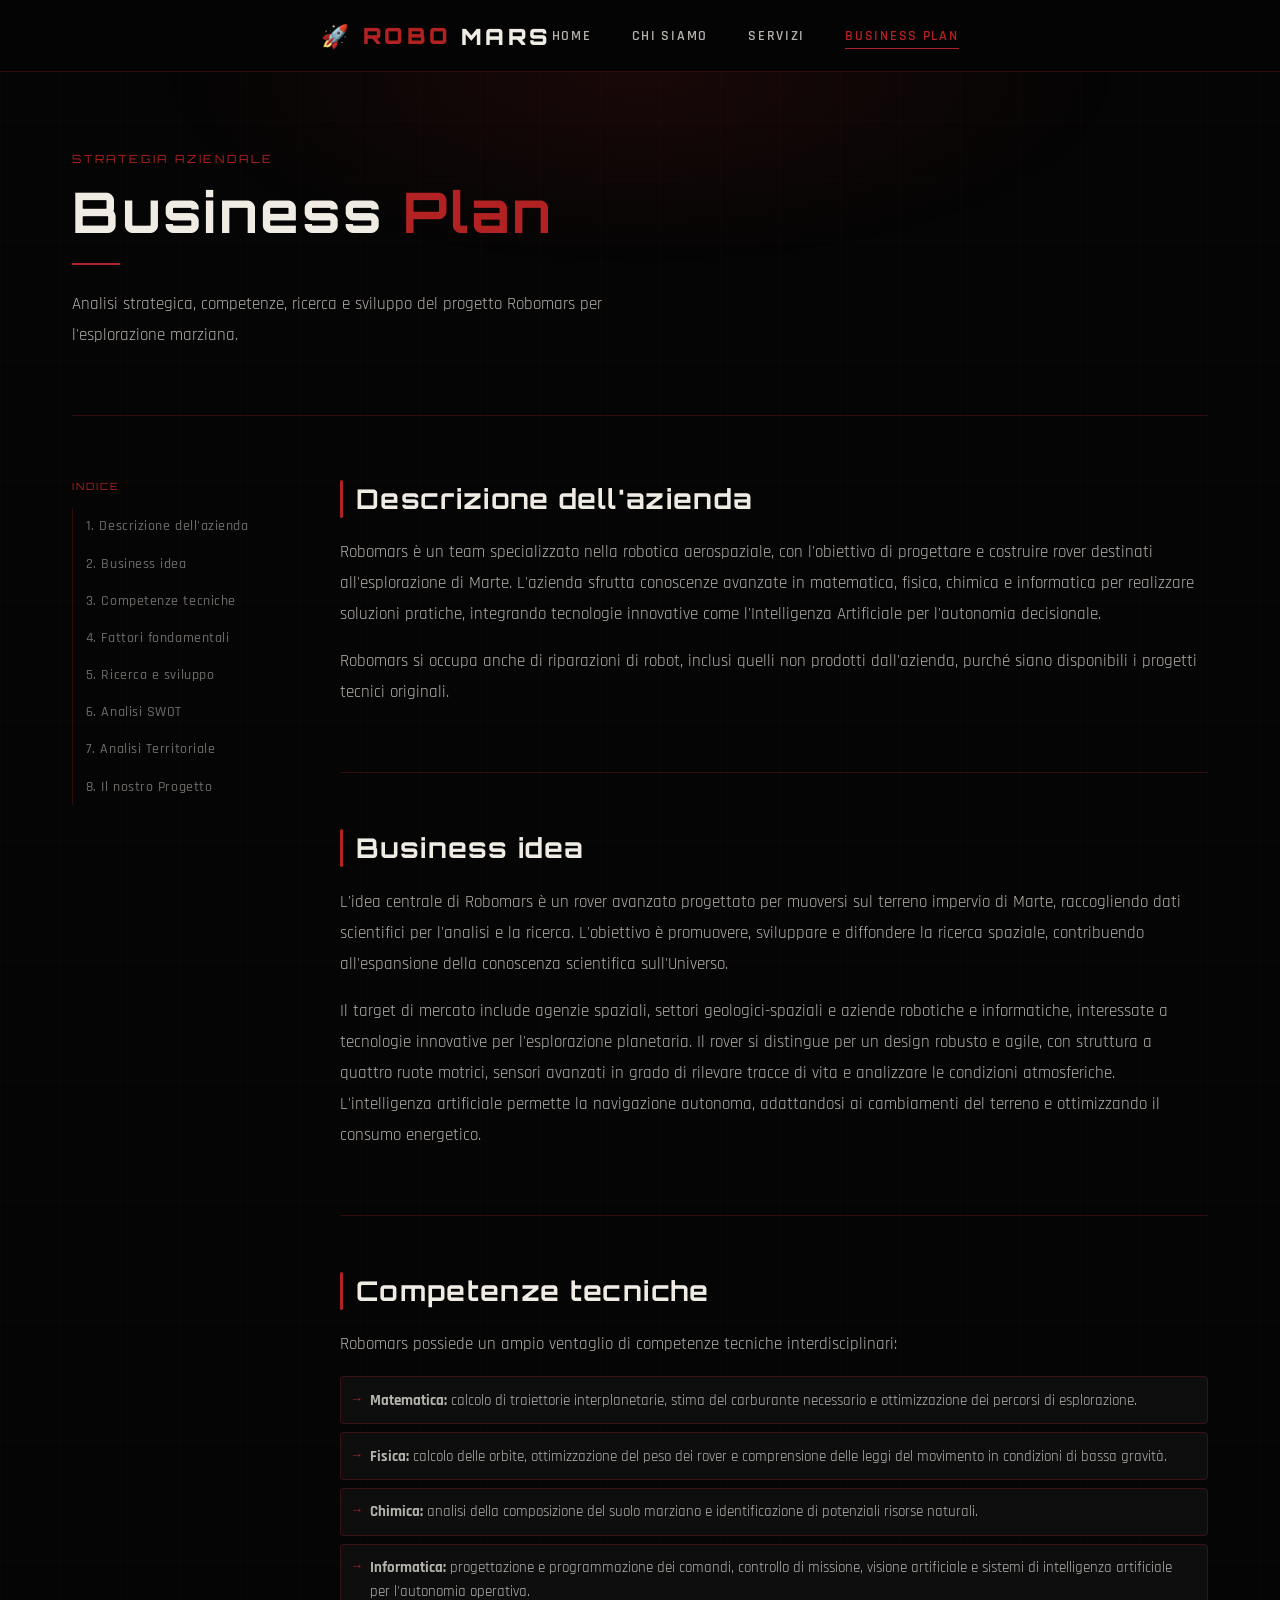
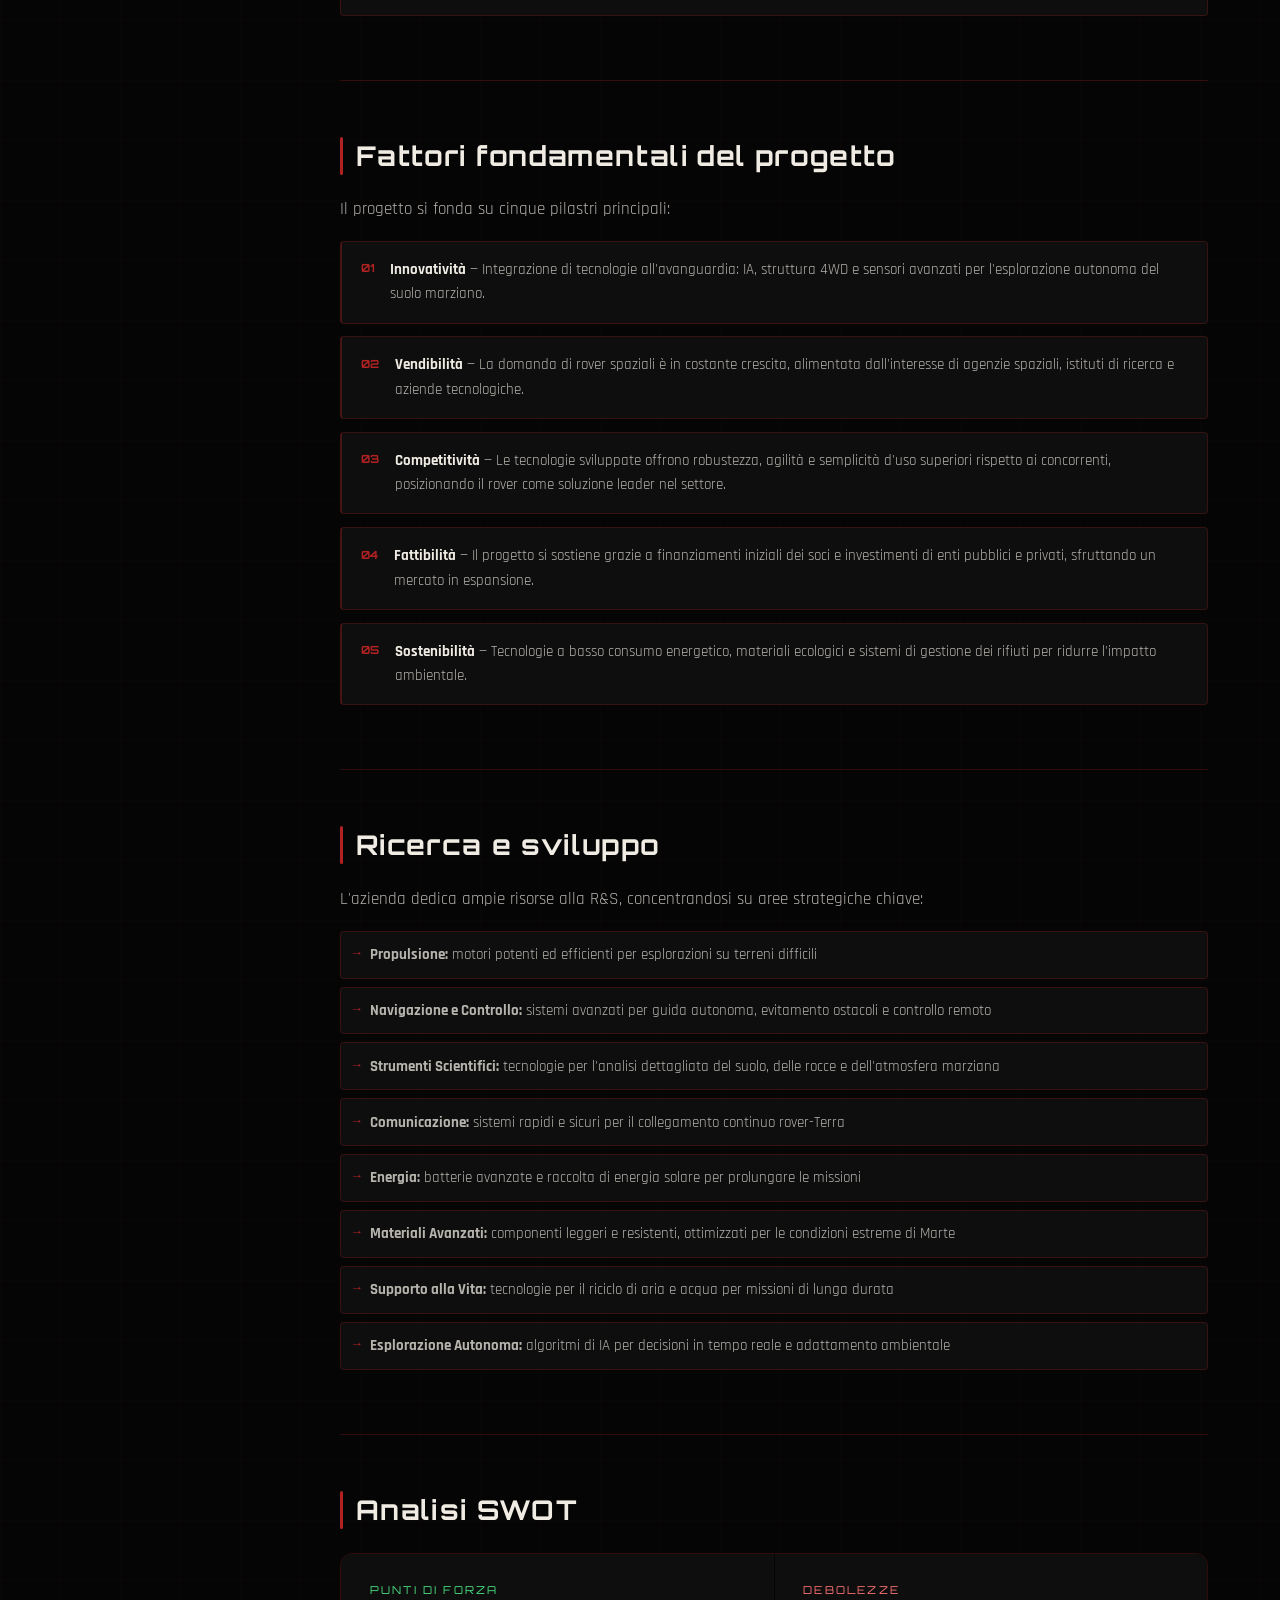
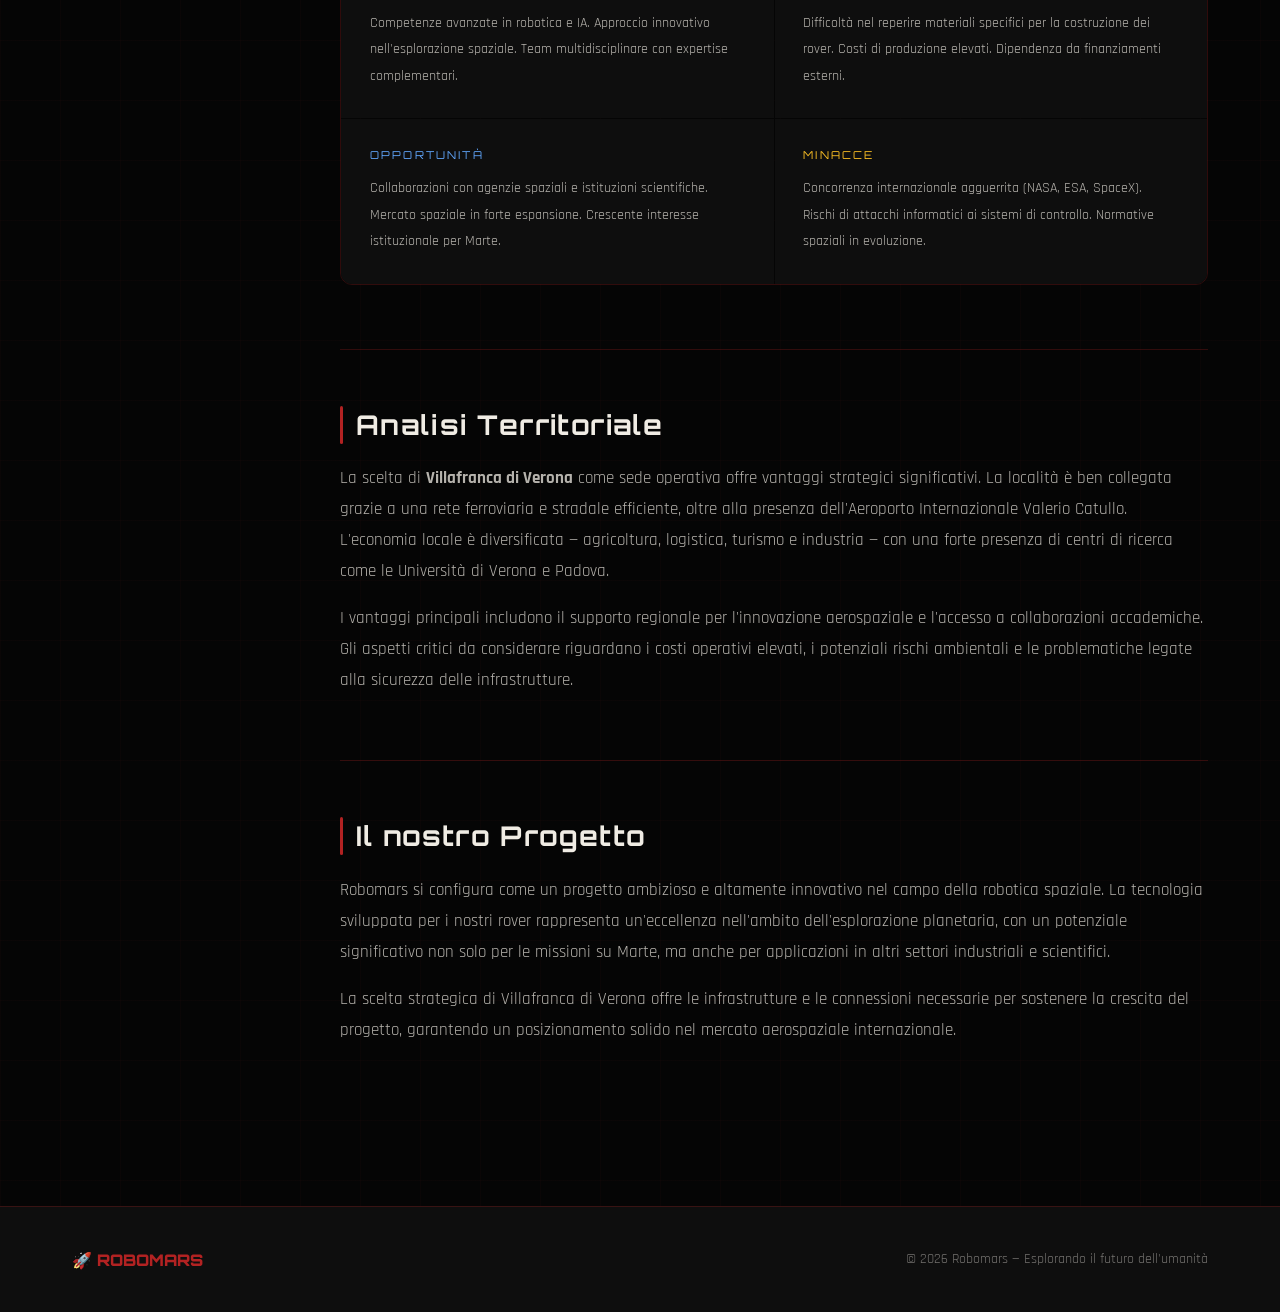
==== BusinessPlan.html @ e7cdca2b "Add files via upload" ====
<!DOCTYPE html>
<html lang="it">
<head>
  <meta charset="UTF-8">
  <meta name="viewport" content="width=device-width, initial-scale=1.0">
  <meta name="description" content="Business Plan Robomars — Analisi strategica, SWOT, R&S e progetto imprenditoriale.">
  <title>Business Plan — ROBOMARS</title>
  <link rel="stylesheet" href="style.css">
  <style>
    /* ── Two-column layout ── */
    .bp-layout {
      display: grid;
      grid-template-columns: 220px 1fr;
      gap: 3rem;
      padding: 4rem 0 6rem;
      align-items: start;
    }

    /* ── Sidebar ── */
    .bp-sidebar {
      position: sticky;
      top: calc(var(--nav-h) + 1.5rem);
    }
    .sidebar-label {
      font-family: 'Orbitron', sans-serif;
      font-size: 0.62rem;
      letter-spacing: 0.2em;
      color: var(--red);
      text-transform: uppercase;
      margin-bottom: 1rem;
      display: block;
    }
    .sidebar-nav { list-style: none; }
    .sidebar-nav li { margin: 0; }
    .sidebar-nav a {
      display: block;
      padding: 0.6rem 0.8rem;
      color: var(--white-mute);
      text-decoration: none;
      font-size: 0.85rem;
      font-family: 'Rajdhani', sans-serif;
      font-weight: 500;
      letter-spacing: 0.04em;
      border-left: 1px solid var(--border);
      transition: all 0.2s;
    }
    .sidebar-nav a:hover {
      color: var(--white);
      border-left-color: var(--red);
      padding-left: 1.2rem;
    }
    .sidebar-nav li.active a {
      color: var(--red);
      border-left-color: var(--red);
    }

    /* ── BP Sections ── */
    .bp-section {
      margin-bottom: 4rem;
      scroll-margin-top: calc(var(--nav-h) + 2rem);
    }
    .bp-section h2 {
      font-size: clamp(1.2rem, 2.5vw, 1.7rem);
      color: var(--white);
      margin-bottom: 1.2rem;
      display: flex;
      align-items: center;
      gap: 0.8rem;
    }
    .bp-section h2::before {
      content: '';
      display: inline-block;
      width: 3px;
      height: 1.4em;
      background: var(--red);
      border-radius: 2px;
      flex-shrink: 0;
    }
    .bp-section p { margin-bottom: 1rem; }
    .bp-section p:last-child { margin-bottom: 0; }

    /* ── Ordered list ── */
    .bp-list {
      list-style: none;
      display: flex;
      flex-direction: column;
      gap: 0.8rem;
      margin-top: 1rem;
    }
    .bp-list li {
      display: grid;
      grid-template-columns: auto 1fr;
      gap: 1rem;
      padding: 1rem 1.2rem;
      background: var(--surface);
      border-radius: var(--radius);
      border: 1px solid var(--border);
      border-left: 2px solid var(--red-dim);
      font-size: 0.95rem;
      color: var(--white-dim);
      line-height: 1.6;
      transition: border-left-color 0.2s, background 0.2s;
    }
    .bp-list li:hover { border-left-color: var(--red); background: var(--surface2); }
    .bp-list li .item-num {
      font-family: 'Orbitron', sans-serif;
      font-size: 0.7rem;
      color: var(--red);
      font-weight: 700;
      padding-top: 0.15rem;
    }
    .bp-list li strong { color: var(--white); }

    /* ── Bullet list ── */
    .bp-bullets {
      list-style: none;
      margin-top: 1rem;
      display: flex;
      flex-direction: column;
      gap: 0.5rem;
    }
    .bp-bullets li {
      padding: 0.7rem 1rem;
      background: var(--surface);
      border-radius: var(--radius);
      border: 1px solid var(--border);
      font-size: 0.92rem;
      color: var(--white-dim);
      line-height: 1.6;
      position: relative;
      padding-left: 1.8rem;
    }
    .bp-bullets li::before {
      content: '→';
      position: absolute;
      left: 0.6rem;
      color: var(--red);
      font-size: 0.8rem;
    }

    /* ── SWOT Grid ── */
    .swot-grid {
      display: grid;
      grid-template-columns: 1fr 1fr;
      gap: 1px;
      margin-top: 1.5rem;
      border: 1px solid var(--border);
      border-radius: var(--radius-lg);
      overflow: hidden;
    }
    .swot-cell {
      padding: 1.8rem;
      background: var(--surface);
    }
    .swot-cell:hover { background: var(--surface2); }
    .swot-title {
      font-family: 'Orbitron', sans-serif;
      font-size: 0.68rem;
      letter-spacing: 0.2em;
      text-transform: uppercase;
      margin-bottom: 0.8rem;
      display: block;
    }
    .swot-cell.s .swot-title { color: #4ade80; }
    .swot-cell.w .swot-title { color: #f87171; }
    .swot-cell.o .swot-title { color: #60a5fa; }
    .swot-cell.t .swot-title { color: #fbbf24; }
    .swot-cell p { font-size: 0.9rem; }

    /* ── Divider between sections ── */
    .bp-divider {
      height: 1px;
      background: var(--border);
      margin: 3.5rem 0;
    }

    @media (max-width: 860px) {
      .bp-layout { grid-template-columns: 1fr; }
      .bp-sidebar { position: relative; top: 0; display: none; }
      .swot-grid { grid-template-columns: 1fr; }
    }
  </style>
</head>
<body>

<nav>
  <div class="container">
    <a href="robomars1.html" class="logo">🚀 ROBO<span>MARS</span></a>
    <button class="nav-toggle" aria-label="Menu" onclick="this.nextElementSibling.classList.toggle('open')">
      <span></span><span></span><span></span>
    </button>
    <ul>
      <li><a href="robomars1.html">Home</a></li>
      <li><a href="paginaChiSiamo.html">Chi Siamo</a></li>
      <li><a href="listinoprezzi.html">Servizi</a></li>
      <li><a href="BusinessPlan.html" class="active">Business Plan</a></li>
    </ul>
  </div>
</nav>

<div class="container">
  <div class="page-hero fade-up">
    <span class="section-label">Strategia aziendale</span>
    <h1>Business <em>Plan</em></h1>
    <div class="divider"></div>
    <p style="max-width: 560px;">Analisi strategica, competenze, ricerca e sviluppo del progetto Robomars per l'esplorazione marziana.</p>
  </div>

  <div class="bp-layout">

    <!-- Sidebar -->
    <aside class="bp-sidebar">
      <span class="sidebar-label">Indice</span>
      <ul class="sidebar-nav" id="sidebar-nav">
        <li><a href="#descrizione">1. Descrizione dell'azienda</a></li>
        <li><a href="#businessidea">2. Business idea</a></li>
        <li><a href="#competenze">3. Competenze tecniche</a></li>
        <li><a href="#fattori">4. Fattori fondamentali</a></li>
        <li><a href="#rds">5. Ricerca e sviluppo</a></li>
        <li><a href="#swot">6. Analisi SWOT</a></li>
        <li><a href="#territoriale">7. Analisi Territoriale</a></li>
        <li><a href="#progetto">8. Il nostro Progetto</a></li>
      </ul>
    </aside>

    <!-- Content -->
    <main>

      <div class="bp-section" id="descrizione">
        <h2>Descrizione dell'azienda</h2>
        <p>Robomars è un team specializzato nella robotica aerospaziale, con l'obiettivo di progettare e costruire rover destinati all'esplorazione di Marte. L'azienda sfrutta conoscenze avanzate in matematica, fisica, chimica e informatica per realizzare soluzioni pratiche, integrando tecnologie innovative come l'Intelligenza Artificiale per l'autonomia decisionale.</p>
        <p>Robomars si occupa anche di riparazioni di robot, inclusi quelli non prodotti dall'azienda, purché siano disponibili i progetti tecnici originali.</p>
      </div>

      <div class="bp-divider"></div>

      <div class="bp-section" id="businessidea">
        <h2>Business idea</h2>
        <p>L'idea centrale di Robomars è un rover avanzato progettato per muoversi sul terreno impervio di Marte, raccogliendo dati scientifici per l'analisi e la ricerca. L'obiettivo è promuovere, sviluppare e diffondere la ricerca spaziale, contribuendo all'espansione della conoscenza scientifica sull'Universo.</p>
        <p>Il target di mercato include agenzie spaziali, settori geologici-spaziali e aziende robotiche e informatiche, interessate a tecnologie innovative per l'esplorazione planetaria. Il rover si distingue per un design robusto e agile, con struttura a quattro ruote motrici, sensori avanzati in grado di rilevare tracce di vita e analizzare le condizioni atmosferiche. L'intelligenza artificiale permette la navigazione autonoma, adattandosi ai cambiamenti del terreno e ottimizzando il consumo energetico.</p>
      </div>

      <div class="bp-divider"></div>

      <div class="bp-section" id="competenze">
        <h2>Competenze tecniche</h2>
        <p>Robomars possiede un ampio ventaglio di competenze tecniche interdisciplinari:</p>
        <ul class="bp-bullets">
          <li><strong>Matematica:</strong> calcolo di traiettorie interplanetarie, stima del carburante necessario e ottimizzazione dei percorsi di esplorazione.</li>
          <li><strong>Fisica:</strong> calcolo delle orbite, ottimizzazione del peso dei rover e comprensione delle leggi del movimento in condizioni di bassa gravità.</li>
          <li><strong>Chimica:</strong> analisi della composizione del suolo marziano e identificazione di potenziali risorse naturali.</li>
          <li><strong>Informatica:</strong> progettazione e programmazione dei comandi, controllo di missione, visione artificiale e sistemi di intelligenza artificiale per l'autonomia operativa.</li>
        </ul>
      </div>

      <div class="bp-divider"></div>

      <div class="bp-section" id="fattori">
        <h2>Fattori fondamentali del progetto</h2>
        <p>Il progetto si fonda su cinque pilastri principali:</p>
        <ol class="bp-list">
          <li><span class="item-num">01</span><div><strong>Innovatività</strong> — Integrazione di tecnologie all'avanguardia: IA, struttura 4WD e sensori avanzati per l'esplorazione autonoma del suolo marziano.</div></li>
          <li><span class="item-num">02</span><div><strong>Vendibilità</strong> — La domanda di rover spaziali è in costante crescita, alimentata dall'interesse di agenzie spaziali, istituti di ricerca e aziende tecnologiche.</div></li>
          <li><span class="item-num">03</span><div><strong>Competitività</strong> — Le tecnologie sviluppate offrono robustezza, agilità e semplicità d'uso superiori rispetto ai concorrenti, posizionando il rover come soluzione leader nel settore.</div></li>
          <li><span class="item-num">04</span><div><strong>Fattibilità</strong> — Il progetto si sostiene grazie a finanziamenti iniziali dei soci e investimenti di enti pubblici e privati, sfruttando un mercato in espansione.</div></li>
          <li><span class="item-num">05</span><div><strong>Sostenibilità</strong> — Tecnologie a basso consumo energetico, materiali ecologici e sistemi di gestione dei rifiuti per ridurre l'impatto ambientale.</div></li>
        </ol>
      </div>

      <div class="bp-divider"></div>

      <div class="bp-section" id="rds">
        <h2>Ricerca e sviluppo</h2>
        <p>L'azienda dedica ampie risorse alla R&S, concentrandosi su aree strategiche chiave:</p>
        <ul class="bp-bullets">
          <li><strong>Propulsione:</strong> motori potenti ed efficienti per esplorazioni su terreni difficili</li>
          <li><strong>Navigazione e Controllo:</strong> sistemi avanzati per guida autonoma, evitamento ostacoli e controllo remoto</li>
          <li><strong>Strumenti Scientifici:</strong> tecnologie per l'analisi dettagliata del suolo, delle rocce e dell'atmosfera marziana</li>
          <li><strong>Comunicazione:</strong> sistemi rapidi e sicuri per il collegamento continuo rover-Terra</li>
          <li><strong>Energia:</strong> batterie avanzate e raccolta di energia solare per prolungare le missioni</li>
          <li><strong>Materiali Avanzati:</strong> componenti leggeri e resistenti, ottimizzati per le condizioni estreme di Marte</li>
          <li><strong>Supporto alla Vita:</strong> tecnologie per il riciclo di aria e acqua per missioni di lunga durata</li>
          <li><strong>Esplorazione Autonoma:</strong> algoritmi di IA per decisioni in tempo reale e adattamento ambientale</li>
        </ul>
      </div>

      <div class="bp-divider"></div>

      <div class="bp-section" id="swot">
        <h2>Analisi SWOT</h2>
        <div class="swot-grid">
          <div class="swot-cell s">
            <span class="swot-title">Punti di forza</span>
            <p>Competenze avanzate in robotica e IA. Approccio innovativo nell'esplorazione spaziale. Team multidisciplinare con expertise complementari.</p>
          </div>
          <div class="swot-cell w">
            <span class="swot-title">Debolezze</span>
            <p>Difficoltà nel reperire materiali specifici per la costruzione dei rover. Costi di produzione elevati. Dipendenza da finanziamenti esterni.</p>
          </div>
          <div class="swot-cell o">
            <span class="swot-title">Opportunità</span>
            <p>Collaborazioni con agenzie spaziali e istituzioni scientifiche. Mercato spaziale in forte espansione. Crescente interesse istituzionale per Marte.</p>
          </div>
          <div class="swot-cell t">
            <span class="swot-title">Minacce</span>
            <p>Concorrenza internazionale agguerrita (NASA, ESA, SpaceX). Rischi di attacchi informatici ai sistemi di controllo. Normative spaziali in evoluzione.</p>
          </div>
        </div>
      </div>

      <div class="bp-divider"></div>

      <div class="bp-section" id="territoriale">
        <h2>Analisi Territoriale</h2>
        <p>La scelta di <strong>Villafranca di Verona</strong> come sede operativa offre vantaggi strategici significativi. La località è ben collegata grazie a una rete ferroviaria e stradale efficiente, oltre alla presenza dell'Aeroporto Internazionale Valerio Catullo. L'economia locale è diversificata — agricoltura, logistica, turismo e industria — con una forte presenza di centri di ricerca come le Università di Verona e Padova.</p>
        <p>I vantaggi principali includono il supporto regionale per l'innovazione aerospaziale e l'accesso a collaborazioni accademiche. Gli aspetti critici da considerare riguardano i costi operativi elevati, i potenziali rischi ambientali e le problematiche legate alla sicurezza delle infrastrutture.</p>
      </div>

      <div class="bp-divider"></div>

      <div class="bp-section" id="progetto">
        <h2>Il nostro Progetto</h2>
        <p>Robomars si configura come un progetto ambizioso e altamente innovativo nel campo della robotica spaziale. La tecnologia sviluppata per i nostri rover rappresenta un'eccellenza nell'ambito dell'esplorazione planetaria, con un potenziale significativo non solo per le missioni su Marte, ma anche per applicazioni in altri settori industriali e scientifici.</p>
        <p>La scelta strategica di Villafranca di Verona offre le infrastrutture e le connessioni necessarie per sostenere la crescita del progetto, garantendo un posizionamento solido nel mercato aerospaziale internazionale.</p>
      </div>

    </main>
  </div><!-- /bp-layout -->
</div>

<footer>
  <div class="container">
    <div class="footer-inner">
      <span class="footer-logo">🚀 ROBOMARS</span>
      <p>© 2026 Robomars — Esplorando il futuro dell'umanità</p>
    </div>
  </div>
</footer>

<script>
  // Highlight active sidebar link on scroll
  const sections = document.querySelectorAll('.bp-section');
  const links = document.querySelectorAll('.sidebar-nav a');
  window.addEventListener('scroll', () => {
    let current = '';
    sections.forEach(s => {
      if (window.scrollY >= s.offsetTop - 120) current = s.id;
    });
    links.forEach(a => {
      a.parentElement.classList.toggle('active', a.getAttribute('href') === '#' + current);
    });
  });
</script>

</body>
</html>
---- style.css ----
/* ============================================================
   ROBOMARS — Global Stylesheet
   ============================================================ */

@import url('https://fonts.googleapis.com/css2?family=Orbitron:wght@400;600;700;900&family=Rajdhani:wght@300;400;500;600;700&display=swap');

/* ── CSS Variables ── */
:root {
  --red:        rgb(178, 34, 34);
  --red-dim:    rgba(178, 34, 34, 0.35);
  --red-glow:   rgba(178, 34, 34, 0.15);
  --red-light:  rgba(178, 34, 34, 0.08);
  --white:      #f0ece4;
  --white-dim:  rgba(240, 236, 228, 0.75);
  --white-mute: rgba(240, 236, 228, 0.45);
  --bg:         #050505;
  --surface:    #0e0e0e;
  --surface2:   #141414;
  --border:     rgba(178, 34, 34, 0.25);
  --nav-h:      72px;
  --max-w:      1200px;
  --radius:     4px;
  --radius-lg:  12px;
}

/* ── Reset ── */
*, *::before, *::after { margin: 0; padding: 0; box-sizing: border-box; }

html { scroll-behavior: smooth; }

body {
  font-family: 'Rajdhani', sans-serif;
  background: var(--bg);
  color: var(--white);
  min-height: 100vh;
  /* subtle grid texture */
  background-image:
    linear-gradient(rgba(178,34,34,0.03) 1px, transparent 1px),
    linear-gradient(90deg, rgba(178,34,34,0.03) 1px, transparent 1px);
  background-size: 60px 60px;
}

/* ── Typography ── */
h1, h2, h3 { font-family: 'Orbitron', sans-serif; letter-spacing: 0.05em; }
p  { font-size: 1.05rem; line-height: 1.85; color: var(--white-dim); }

/* ── Utility ── */
.container { max-width: var(--max-w); margin: 0 auto; padding: 0 2rem; }
.section-label {
  font-family: 'Orbitron', sans-serif;
  font-size: 0.7rem;
  letter-spacing: 0.25em;
  color: var(--red);
  text-transform: uppercase;
  display: block;
  margin-bottom: 0.6rem;
}

/* ── Nav ── */
nav {
  height: var(--nav-h);
  background: rgba(5,5,5,0.92);
  backdrop-filter: blur(18px);
  -webkit-backdrop-filter: blur(18px);
  border-bottom: 1px solid var(--border);
  position: sticky;
  top: 0;
  z-index: 1000;
  display: flex;
  align-items: center;
}

nav .container {
  display: flex;
  justify-content: space-between;
  align-items: center;
}

.logo {
  font-family: 'Orbitron', sans-serif;
  font-size: 1.4rem;
  font-weight: 900;
  color: var(--red);
  letter-spacing: 0.15em;
  text-decoration: none;
  display: flex;
  align-items: center;
  gap: 0.6rem;
}
.logo span { color: var(--white); }

nav ul { list-style: none; display: flex; gap: 2.5rem; }

nav a {
  color: var(--white-dim);
  text-decoration: none;
  font-family: 'Rajdhani', sans-serif;
  font-weight: 600;
  font-size: 0.9rem;
  letter-spacing: 0.12em;
  text-transform: uppercase;
  transition: color 0.2s;
  position: relative;
}
nav a::after {
  content: '';
  position: absolute;
  bottom: -4px; left: 0;
  width: 0; height: 1px;
  background: var(--red);
  transition: width 0.25s;
}
nav a:hover { color: var(--white); }
nav a:hover::after { width: 100%; }
nav a.active { color: var(--red); }
nav a.active::after { width: 100%; }

/* Hamburger (mobile) */
.nav-toggle { display: none; background: none; border: none; cursor: pointer; padding: 4px; }
.nav-toggle span {
  display: block; width: 24px; height: 2px;
  background: var(--white); margin: 5px 0;
  transition: all 0.3s;
}

/* ── Buttons ── */
.btn {
  display: inline-flex;
  align-items: center;
  gap: 0.5rem;
  padding: 0.75rem 2rem;
  border-radius: var(--radius);
  font-family: 'Orbitron', sans-serif;
  font-size: 0.75rem;
  font-weight: 700;
  letter-spacing: 0.15em;
  text-transform: uppercase;
  text-decoration: none;
  cursor: pointer;
  transition: all 0.25s;
}
.btn-primary {
  background: var(--red);
  color: #fff;
  border: 1px solid var(--red);
}
.btn-primary:hover {
  background: transparent;
  color: var(--red);
  box-shadow: 0 0 24px var(--red-dim);
}
.btn-outline {
  background: transparent;
  color: var(--white);
  border: 1px solid var(--border);
}
.btn-outline:hover {
  border-color: var(--red);
  color: var(--red);
}

/* ── Card ── */
.card {
  background: var(--surface);
  border: 1px solid var(--border);
  border-radius: var(--radius-lg);
  padding: 2rem;
  transition: border-color 0.25s, box-shadow 0.25s;
}
.card:hover {
  border-color: var(--red-dim);
  box-shadow: 0 0 32px var(--red-glow);
}

/* ── Divider ── */
.divider {
  width: 48px; height: 2px;
  background: var(--red);
  margin: 1rem 0 1.5rem;
}

/* ── Section Wrapper ── */
.section {
  padding: 6rem 0;
}
.section-header {
  margin-bottom: 3.5rem;
}
.section-header h2 {
  font-size: clamp(1.6rem, 3vw, 2.4rem);
  color: var(--white);
}

/* ── Page Header (inner pages) ── */
.page-hero {
  padding: 5rem 0 4rem;
  border-bottom: 1px solid var(--border);
  position: relative;
  overflow: hidden;
}
.page-hero::before {
  content: '';
  position: absolute;
  top: 0; left: 0; right: 0; bottom: 0;
  background: radial-gradient(ellipse 60% 80% at 50% 0%, rgba(178,34,34,0.12) 0%, transparent 70%);
  pointer-events: none;
}
.page-hero h1 {
  font-size: clamp(2rem, 5vw, 3.5rem);
  color: var(--white);
}
.page-hero h1 em {
  color: var(--red);
  font-style: normal;
}

/* ── Footer ── */
footer {
  border-top: 1px solid var(--border);
  padding: 2.5rem 0;
  background: var(--surface);
}
.footer-inner {
  display: flex;
  justify-content: space-between;
  align-items: center;
  gap: 1rem;
  flex-wrap: wrap;
}
footer p { font-size: 0.85rem; color: var(--white-mute); }
.footer-logo { font-family: 'Orbitron', sans-serif; font-size: 1rem; color: var(--red); font-weight: 900; }

/* ── Scrollbar ── */
::-webkit-scrollbar { width: 5px; }
::-webkit-scrollbar-track { background: var(--bg); }
::-webkit-scrollbar-thumb { background: var(--red); border-radius: 2px; }

/* ── Animations ── */
@keyframes fadeUp {
  from { opacity: 0; transform: translateY(24px); }
  to   { opacity: 1; transform: translateY(0); }
}
.fade-up { animation: fadeUp 0.6s ease both; }
.delay-1 { animation-delay: 0.1s; }
.delay-2 { animation-delay: 0.2s; }
.delay-3 { animation-delay: 0.3s; }
.delay-4 { animation-delay: 0.4s; }

/* ── Responsive ── */
@media (max-width: 768px) {
  nav ul {
    display: none;
    position: absolute;
    top: var(--nav-h);
    left: 0; right: 0;
    background: rgba(5,5,5,0.98);
    flex-direction: column;
    padding: 1.5rem 2rem;
    gap: 1.2rem;
    border-bottom: 1px solid var(--border);
  }
  nav ul.open { display: flex; }
  .nav-toggle { display: block; }
}
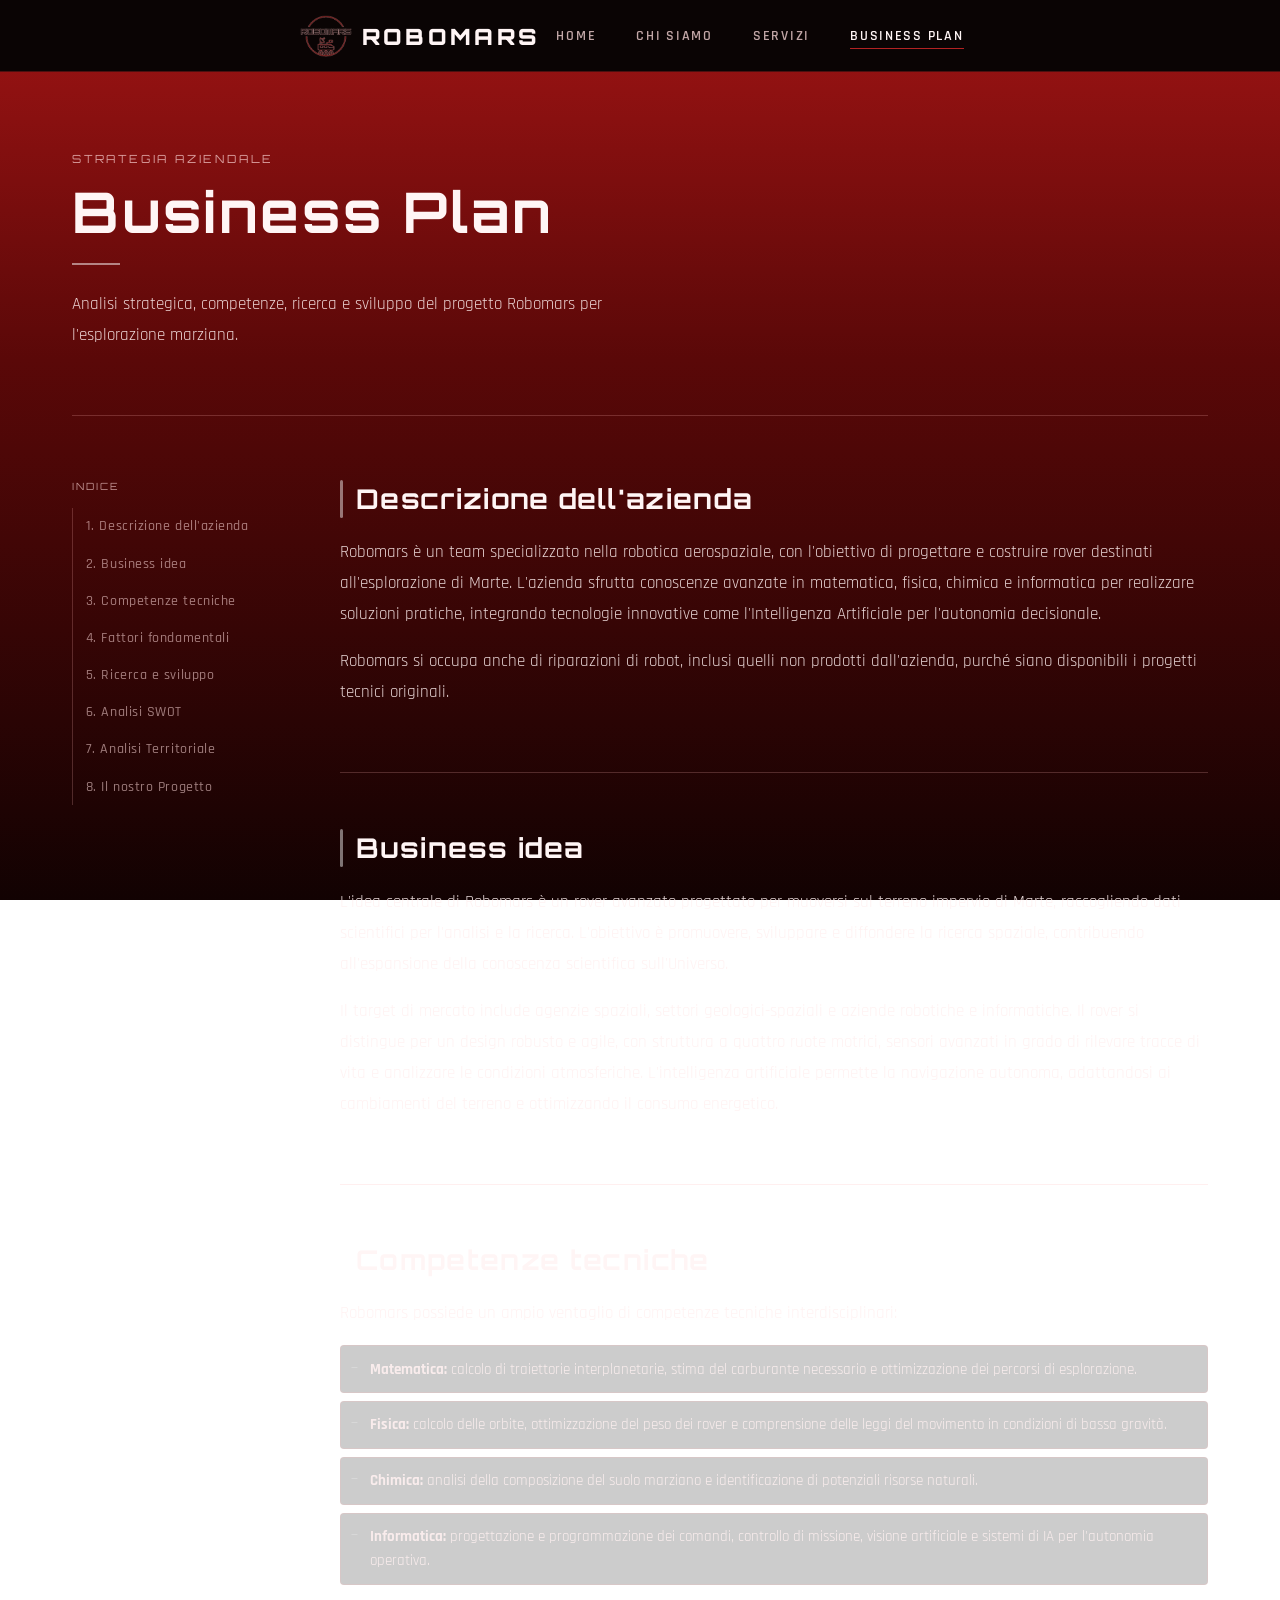
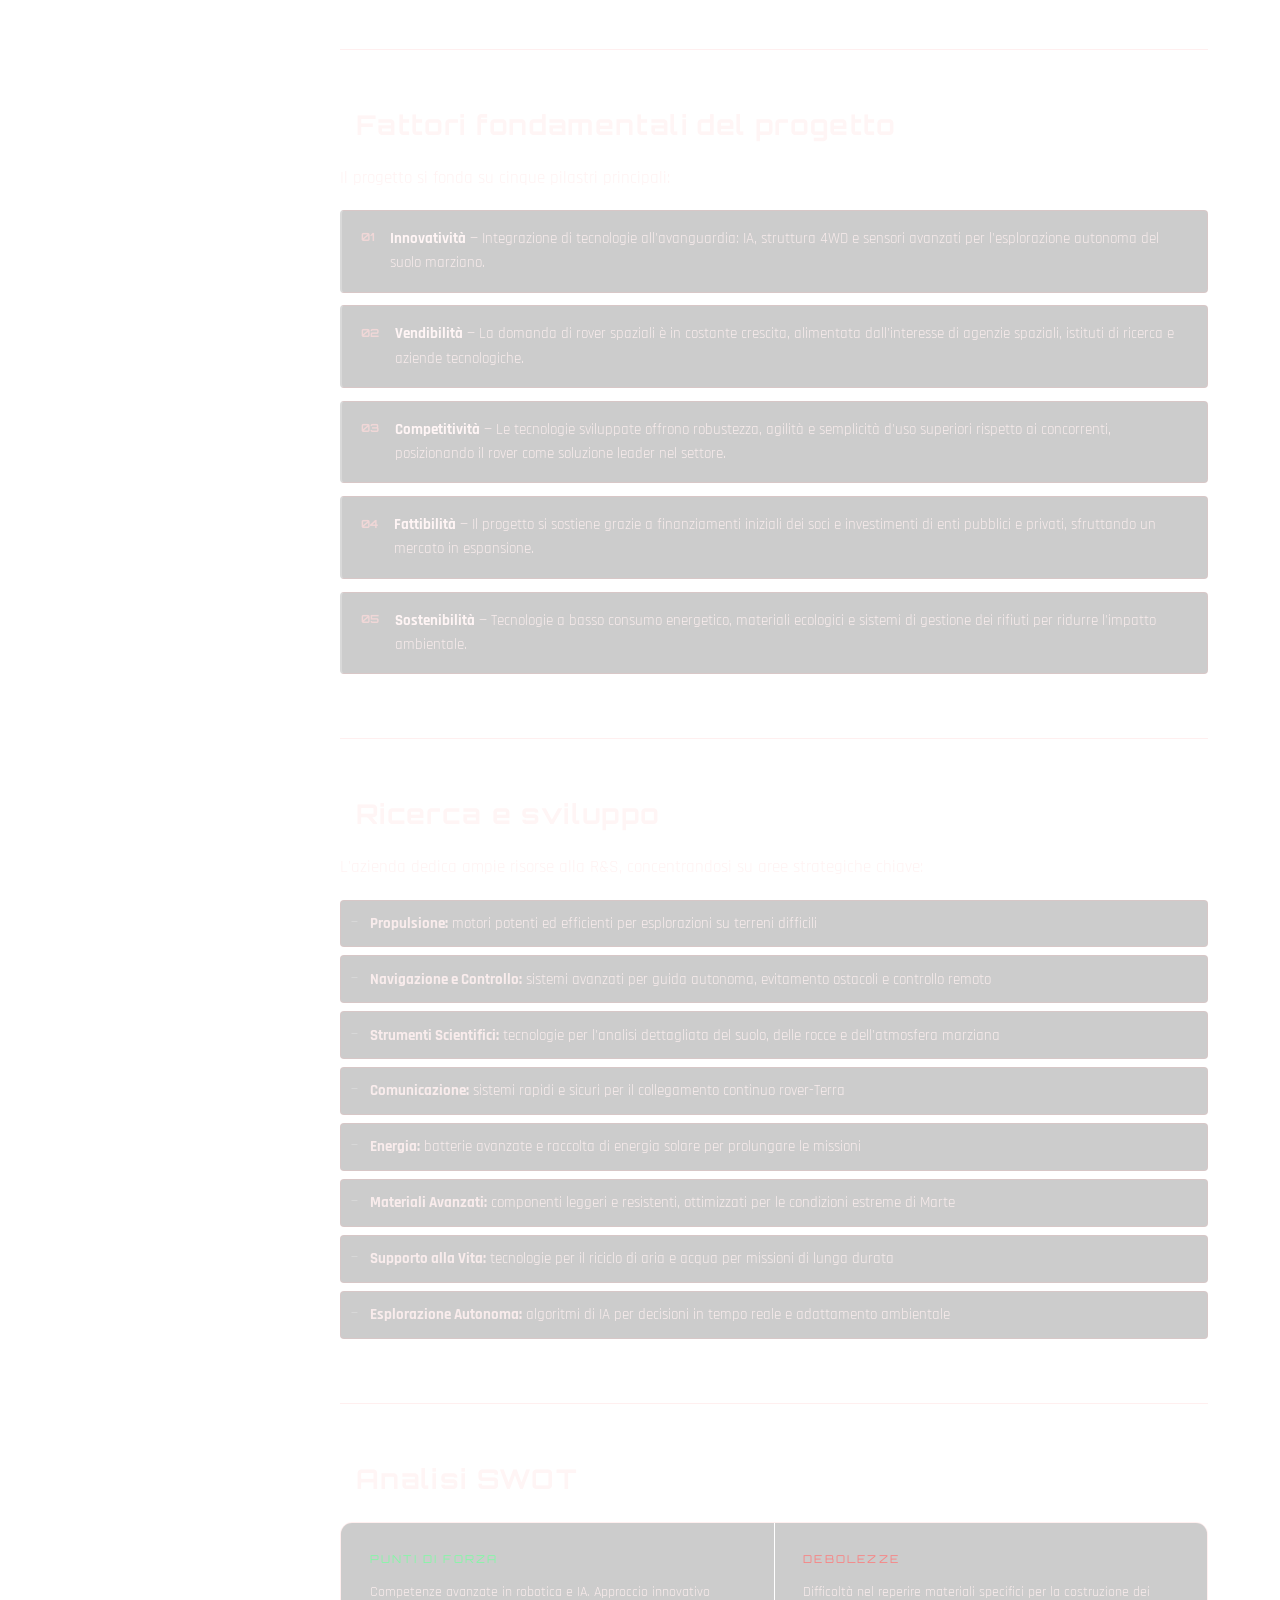
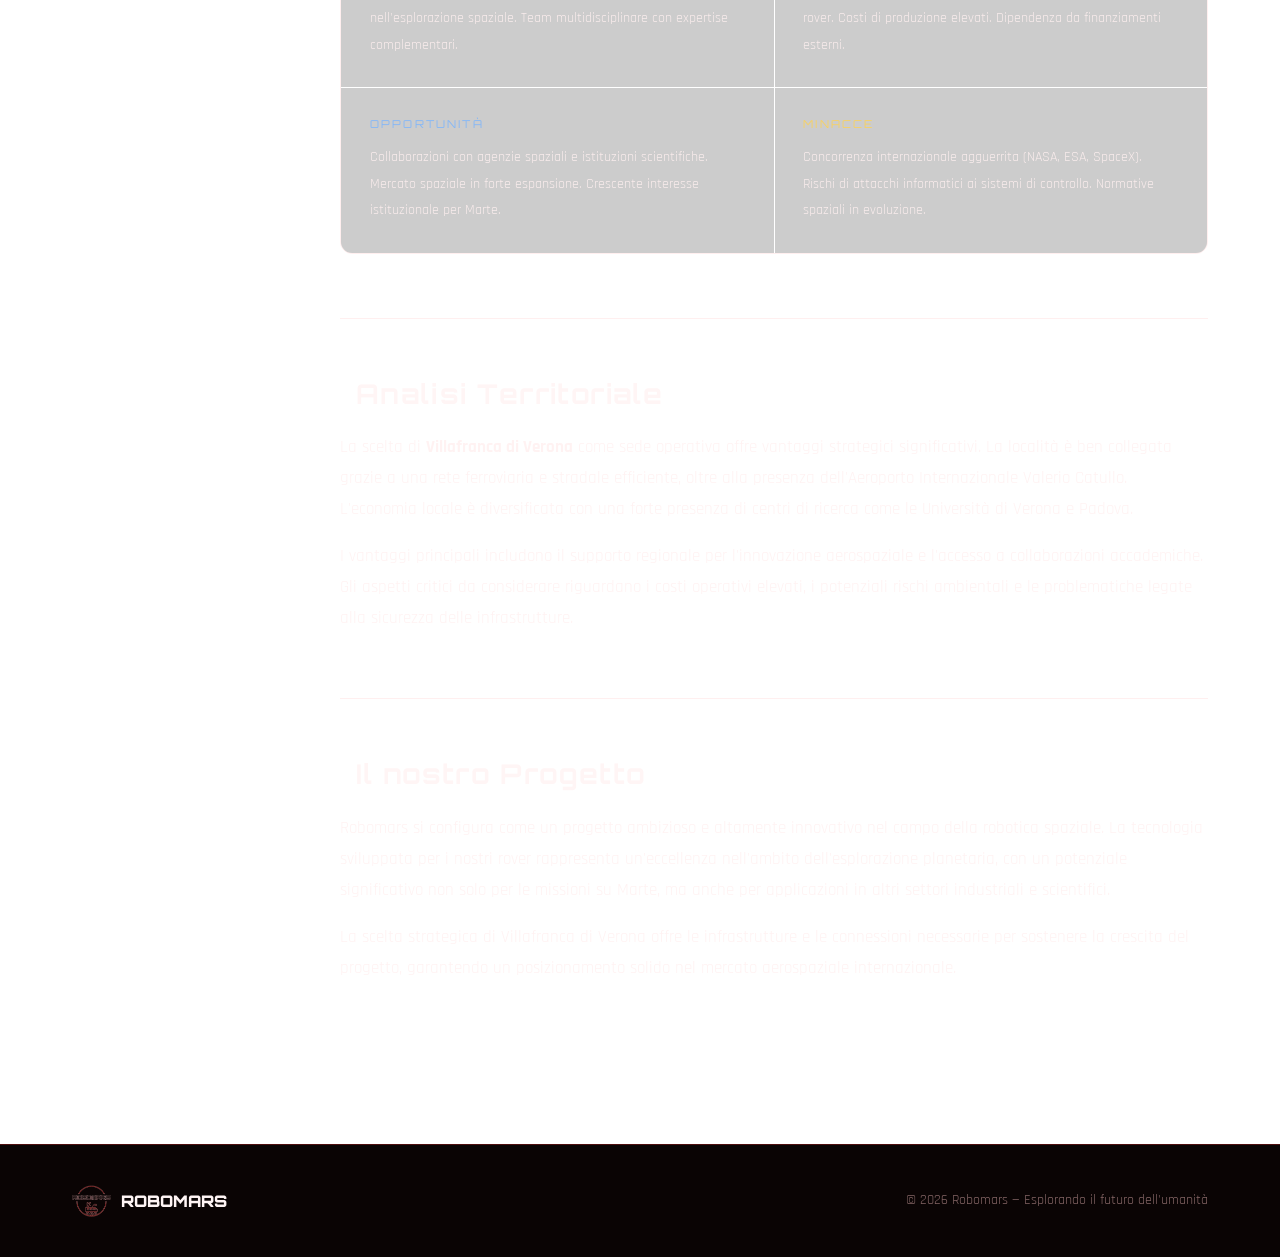
==== commit 11e86206: "Add files via upload" ====
--- a/BusinessPlan.html
+++ b/BusinessPlan.html
@@ -7,7 +7,6 @@
   <title>Business Plan — ROBOMARS</title>
   <link rel="stylesheet" href="style.css">
   <style>
-    /* ── Two-column layout ── */
     .bp-layout {
       display: grid;
       grid-template-columns: 220px 1fr;
@@ -15,23 +14,17 @@
       padding: 4rem 0 6rem;
       align-items: start;
     }
-
-    /* ── Sidebar ── */
-    .bp-sidebar {
-      position: sticky;
-      top: calc(var(--nav-h) + 1.5rem);
-    }
+    .bp-sidebar { position: sticky; top: calc(var(--nav-h) + 1.5rem); }
     .sidebar-label {
       font-family: 'Orbitron', sans-serif;
       font-size: 0.62rem;
       letter-spacing: 0.2em;
-      color: var(--red);
+      color: rgba(255,220,220,0.65);
       text-transform: uppercase;
       margin-bottom: 1rem;
       display: block;
     }
     .sidebar-nav { list-style: none; }
-    .sidebar-nav li { margin: 0; }
     .sidebar-nav a {
       display: block;
       padding: 0.6rem 0.8rem;
@@ -44,135 +37,68 @@
       border-left: 1px solid var(--border);
       transition: all 0.2s;
     }
-    .sidebar-nav a:hover {
-      color: var(--white);
-      border-left-color: var(--red);
-      padding-left: 1.2rem;
-    }
-    .sidebar-nav li.active a {
-      color: var(--red);
-      border-left-color: var(--red);
-    }
-
-    /* ── BP Sections ── */
-    .bp-section {
-      margin-bottom: 4rem;
-      scroll-margin-top: calc(var(--nav-h) + 2rem);
-    }
+    .sidebar-nav a:hover { color: var(--white); border-left-color: rgba(255,255,255,0.5); padding-left: 1.2rem; }
+    .sidebar-nav li.active a { color: var(--white); border-left-color: rgba(255,255,255,0.6); }
+
+    .bp-section { margin-bottom: 4rem; scroll-margin-top: calc(var(--nav-h) + 2rem); }
     .bp-section h2 {
       font-size: clamp(1.2rem, 2.5vw, 1.7rem);
       color: var(--white);
       margin-bottom: 1.2rem;
-      display: flex;
-      align-items: center;
-      gap: 0.8rem;
+      display: flex; align-items: center; gap: 0.8rem;
     }
     .bp-section h2::before {
       content: '';
-      display: inline-block;
-      width: 3px;
-      height: 1.4em;
-      background: var(--red);
-      border-radius: 2px;
-      flex-shrink: 0;
+      display: inline-block; width: 3px; height: 1.4em;
+      background: rgba(255,255,255,0.45); border-radius: 2px; flex-shrink: 0;
     }
     .bp-section p { margin-bottom: 1rem; }
     .bp-section p:last-child { margin-bottom: 0; }
 
-    /* ── Ordered list ── */
-    .bp-list {
-      list-style: none;
-      display: flex;
-      flex-direction: column;
-      gap: 0.8rem;
-      margin-top: 1rem;
-    }
+    .bp-list { list-style: none; display: flex; flex-direction: column; gap: 0.8rem; margin-top: 1rem; }
     .bp-list li {
-      display: grid;
-      grid-template-columns: auto 1fr;
-      gap: 1rem;
+      display: grid; grid-template-columns: auto 1fr; gap: 1rem;
       padding: 1rem 1.2rem;
-      background: var(--surface);
+      background: rgba(0,0,0,0.2);
       border-radius: var(--radius);
       border: 1px solid var(--border);
-      border-left: 2px solid var(--red-dim);
-      font-size: 0.95rem;
-      color: var(--white-dim);
-      line-height: 1.6;
+      border-left: 2px solid rgba(255,255,255,0.25);
+      font-size: 0.95rem; color: var(--white-dim); line-height: 1.6;
       transition: border-left-color 0.2s, background 0.2s;
     }
-    .bp-list li:hover { border-left-color: var(--red); background: var(--surface2); }
-    .bp-list li .item-num {
-      font-family: 'Orbitron', sans-serif;
-      font-size: 0.7rem;
-      color: var(--red);
-      font-weight: 700;
-      padding-top: 0.15rem;
-    }
+    .bp-list li:hover { border-left-color: rgba(255,255,255,0.6); background: rgba(0,0,0,0.35); }
+    .bp-list li .item-num { font-family: 'Orbitron', sans-serif; font-size: 0.7rem; color: rgba(255,220,220,0.7); font-weight: 700; padding-top: 0.15rem; }
     .bp-list li strong { color: var(--white); }
 
-    /* ── Bullet list ── */
-    .bp-bullets {
-      list-style: none;
-      margin-top: 1rem;
-      display: flex;
-      flex-direction: column;
-      gap: 0.5rem;
-    }
+    .bp-bullets { list-style: none; margin-top: 1rem; display: flex; flex-direction: column; gap: 0.5rem; }
     .bp-bullets li {
-      padding: 0.7rem 1rem;
-      background: var(--surface);
+      padding: 0.7rem 1rem 0.7rem 1.8rem;
+      background: rgba(0,0,0,0.2);
       border-radius: var(--radius);
       border: 1px solid var(--border);
-      font-size: 0.92rem;
-      color: var(--white-dim);
-      line-height: 1.6;
+      font-size: 0.92rem; color: var(--white-dim); line-height: 1.6;
       position: relative;
-      padding-left: 1.8rem;
-    }
-    .bp-bullets li::before {
-      content: '→';
-      position: absolute;
-      left: 0.6rem;
-      color: var(--red);
-      font-size: 0.8rem;
-    }
-
-    /* ── SWOT Grid ── */
+    }
+    .bp-bullets li::before { content: '—'; position: absolute; left: 0.6rem; color: rgba(255,255,255,0.4); font-size: 0.8rem; }
+
     .swot-grid {
-      display: grid;
-      grid-template-columns: 1fr 1fr;
-      gap: 1px;
-      margin-top: 1.5rem;
-      border: 1px solid var(--border);
-      border-radius: var(--radius-lg);
-      overflow: hidden;
-    }
-    .swot-cell {
-      padding: 1.8rem;
-      background: var(--surface);
-    }
-    .swot-cell:hover { background: var(--surface2); }
+      display: grid; grid-template-columns: 1fr 1fr;
+      gap: 1px; margin-top: 1.5rem;
+      border: 1px solid var(--border); border-radius: var(--radius-lg); overflow: hidden;
+    }
+    .swot-cell { padding: 1.8rem; background: rgba(0,0,0,0.2); transition: background 0.2s; }
+    .swot-cell:hover { background: rgba(0,0,0,0.35); }
     .swot-title {
-      font-family: 'Orbitron', sans-serif;
-      font-size: 0.68rem;
-      letter-spacing: 0.2em;
-      text-transform: uppercase;
-      margin-bottom: 0.8rem;
-      display: block;
-    }
-    .swot-cell.s .swot-title { color: #4ade80; }
-    .swot-cell.w .swot-title { color: #f87171; }
-    .swot-cell.o .swot-title { color: #60a5fa; }
-    .swot-cell.t .swot-title { color: #fbbf24; }
+      font-family: 'Orbitron', sans-serif; font-size: 0.68rem;
+      letter-spacing: 0.2em; text-transform: uppercase; margin-bottom: 0.8rem; display: block;
+    }
+    .swot-cell.s .swot-title { color: rgba(120,255,160,0.85); }
+    .swot-cell.w .swot-title { color: rgba(255,120,120,0.85); }
+    .swot-cell.o .swot-title { color: rgba(120,180,255,0.85); }
+    .swot-cell.t .swot-title { color: rgba(255,210,80,0.85); }
     .swot-cell p { font-size: 0.9rem; }
 
-    /* ── Divider between sections ── */
-    .bp-divider {
-      height: 1px;
-      background: var(--border);
-      margin: 3.5rem 0;
-    }
+    .bp-divider { height: 1px; background: var(--border); margin: 3.5rem 0; }
 
     @media (max-width: 860px) {
       .bp-layout { grid-template-columns: 1fr; }
@@ -185,7 +111,10 @@
 
 <nav>
   <div class="container">
-    <a href="robomars1.html" class="logo">🚀 ROBO<span>MARS</span></a>
+    <a href="robomars1.html" class="logo">
+      <img src="logo.png" alt="Robomars logo">
+      ROBOMARS
+    </a>
     <button class="nav-toggle" aria-label="Menu" onclick="this.nextElementSibling.classList.toggle('open')">
       <span></span><span></span><span></span>
     </button>
@@ -195,20 +124,19 @@
       <li><a href="listinoprezzi.html">Servizi</a></li>
       <li><a href="BusinessPlan.html" class="active">Business Plan</a></li>
     </ul>
+    <div></div>
   </div>
 </nav>
 
 <div class="container">
   <div class="page-hero fade-up">
     <span class="section-label">Strategia aziendale</span>
-    <h1>Business <em>Plan</em></h1>
+    <h1>Business Plan</h1>
     <div class="divider"></div>
     <p style="max-width: 560px;">Analisi strategica, competenze, ricerca e sviluppo del progetto Robomars per l'esplorazione marziana.</p>
   </div>
 
   <div class="bp-layout">
-
-    <!-- Sidebar -->
     <aside class="bp-sidebar">
       <span class="sidebar-label">Indice</span>
       <ul class="sidebar-nav" id="sidebar-nav">
@@ -223,7 +151,6 @@
       </ul>
     </aside>
 
-    <!-- Content -->
     <main>
 
       <div class="bp-section" id="descrizione">
@@ -237,7 +164,7 @@
       <div class="bp-section" id="businessidea">
         <h2>Business idea</h2>
         <p>L'idea centrale di Robomars è un rover avanzato progettato per muoversi sul terreno impervio di Marte, raccogliendo dati scientifici per l'analisi e la ricerca. L'obiettivo è promuovere, sviluppare e diffondere la ricerca spaziale, contribuendo all'espansione della conoscenza scientifica sull'Universo.</p>
-        <p>Il target di mercato include agenzie spaziali, settori geologici-spaziali e aziende robotiche e informatiche, interessate a tecnologie innovative per l'esplorazione planetaria. Il rover si distingue per un design robusto e agile, con struttura a quattro ruote motrici, sensori avanzati in grado di rilevare tracce di vita e analizzare le condizioni atmosferiche. L'intelligenza artificiale permette la navigazione autonoma, adattandosi ai cambiamenti del terreno e ottimizzando il consumo energetico.</p>
+        <p>Il target di mercato include agenzie spaziali, settori geologici-spaziali e aziende robotiche e informatiche. Il rover si distingue per un design robusto e agile, con struttura a quattro ruote motrici, sensori avanzati in grado di rilevare tracce di vita e analizzare le condizioni atmosferiche. L'intelligenza artificiale permette la navigazione autonoma, adattandosi ai cambiamenti del terreno e ottimizzando il consumo energetico.</p>
       </div>
 
       <div class="bp-divider"></div>
@@ -249,7 +176,7 @@
           <li><strong>Matematica:</strong> calcolo di traiettorie interplanetarie, stima del carburante necessario e ottimizzazione dei percorsi di esplorazione.</li>
           <li><strong>Fisica:</strong> calcolo delle orbite, ottimizzazione del peso dei rover e comprensione delle leggi del movimento in condizioni di bassa gravità.</li>
           <li><strong>Chimica:</strong> analisi della composizione del suolo marziano e identificazione di potenziali risorse naturali.</li>
-          <li><strong>Informatica:</strong> progettazione e programmazione dei comandi, controllo di missione, visione artificiale e sistemi di intelligenza artificiale per l'autonomia operativa.</li>
+          <li><strong>Informatica:</strong> progettazione e programmazione dei comandi, controllo di missione, visione artificiale e sistemi di IA per l'autonomia operativa.</li>
         </ul>
       </div>
 
@@ -312,7 +239,7 @@
 
       <div class="bp-section" id="territoriale">
         <h2>Analisi Territoriale</h2>
-        <p>La scelta di <strong>Villafranca di Verona</strong> come sede operativa offre vantaggi strategici significativi. La località è ben collegata grazie a una rete ferroviaria e stradale efficiente, oltre alla presenza dell'Aeroporto Internazionale Valerio Catullo. L'economia locale è diversificata — agricoltura, logistica, turismo e industria — con una forte presenza di centri di ricerca come le Università di Verona e Padova.</p>
+        <p>La scelta di <strong>Villafranca di Verona</strong> come sede operativa offre vantaggi strategici significativi. La località è ben collegata grazie a una rete ferroviaria e stradale efficiente, oltre alla presenza dell'Aeroporto Internazionale Valerio Catullo. L'economia locale è diversificata con una forte presenza di centri di ricerca come le Università di Verona e Padova.</p>
         <p>I vantaggi principali includono il supporto regionale per l'innovazione aerospaziale e l'accesso a collaborazioni accademiche. Gli aspetti critici da considerare riguardano i costi operativi elevati, i potenziali rischi ambientali e le problematiche legate alla sicurezza delle infrastrutture.</p>
       </div>
 
@@ -325,30 +252,28 @@
       </div>
 
     </main>
-  </div><!-- /bp-layout -->
+  </div>
 </div>
 
 <footer>
   <div class="container">
     <div class="footer-inner">
-      <span class="footer-logo">🚀 ROBOMARS</span>
+      <span class="footer-logo">
+        <img src="logo.png" alt="Robomars">
+        ROBOMARS
+      </span>
       <p>© 2026 Robomars — Esplorando il futuro dell'umanità</p>
     </div>
   </div>
 </footer>
 
 <script>
-  // Highlight active sidebar link on scroll
   const sections = document.querySelectorAll('.bp-section');
   const links = document.querySelectorAll('.sidebar-nav a');
   window.addEventListener('scroll', () => {
     let current = '';
-    sections.forEach(s => {
-      if (window.scrollY >= s.offsetTop - 120) current = s.id;
-    });
-    links.forEach(a => {
-      a.parentElement.classList.toggle('active', a.getAttribute('href') === '#' + current);
-    });
+    sections.forEach(s => { if (window.scrollY >= s.offsetTop - 120) current = s.id; });
+    links.forEach(a => { a.parentElement.classList.toggle('active', a.getAttribute('href') === '#' + current); });
   });
 </script>
 
--- a/style.css
+++ b/style.css
@@ -7,16 +7,19 @@
 /* ── CSS Variables ── */
 :root {
   --red:        rgb(178, 34, 34);
-  --red-dim:    rgba(178, 34, 34, 0.35);
-  --red-glow:   rgba(178, 34, 34, 0.15);
-  --red-light:  rgba(178, 34, 34, 0.08);
-  --white:      #f0ece4;
-  --white-dim:  rgba(240, 236, 228, 0.75);
-  --white-mute: rgba(240, 236, 228, 0.45);
-  --bg:         #050505;
-  --surface:    #0e0e0e;
-  --surface2:   #141414;
-  --border:     rgba(178, 34, 34, 0.25);
+  --red-dark:   rgb(100, 10, 10);
+  --red-dim:    rgba(220, 80, 80, 0.45);
+  --red-glow:   rgba(220, 80, 80, 0.20);
+  --red-light:  rgba(255, 255, 255, 0.08);
+  --white:      #fff5f5;
+  --white-dim:  rgba(255, 240, 240, 0.88);
+  --white-mute: rgba(255, 220, 220, 0.55);
+  /* nav/footer stay dark */
+  --bg-dark:    #0a0404;
+  --surface:    rgba(0, 0, 0, 0.30);
+  --surface2:   rgba(0, 0, 0, 0.45);
+  --border:     rgba(255, 180, 180, 0.22);
+  --border-strong: rgba(255, 180, 180, 0.45);
   --nav-h:      72px;
   --max-w:      1200px;
   --radius:     4px;
@@ -30,14 +33,10 @@
 
 body {
   font-family: 'Rajdhani', sans-serif;
-  background: var(--bg);
   color: var(--white);
   min-height: 100vh;
-  /* subtle grid texture */
-  background-image:
-    linear-gradient(rgba(178,34,34,0.03) 1px, transparent 1px),
-    linear-gradient(90deg, rgba(178,34,34,0.03) 1px, transparent 1px);
-  background-size: 60px 60px;
+  /* Fixed vertical gradient: red → dark red → near black */
+  background: linear-gradient(to bottom, rgb(160, 20, 20) 0%, rgb(90, 8, 8) 40%, rgb(18, 2, 2) 100%) fixed;
 }
 
 /* ── Typography ── */
@@ -59,10 +58,8 @@
 /* ── Nav ── */
 nav {
   height: var(--nav-h);
-  background: rgba(5,5,5,0.92);
-  backdrop-filter: blur(18px);
-  -webkit-backdrop-filter: blur(18px);
-  border-bottom: 1px solid var(--border);
+  background: var(--bg-dark);
+  border-bottom: 1px solid rgba(178, 34, 34, 0.4);
   position: sticky;
   top: 0;
   z-index: 1000;
@@ -71,28 +68,35 @@
 }
 
 nav .container {
-  display: flex;
-  justify-content: space-between;
-  align-items: center;
+  display: grid;
+  grid-template-columns: auto 1fr auto;
+  align-items: center;
+  gap: 1rem;
 }
 
 .logo {
   font-family: 'Orbitron', sans-serif;
   font-size: 1.4rem;
   font-weight: 900;
-  color: var(--red);
+  color: var(--white);
   letter-spacing: 0.15em;
   text-decoration: none;
   display: flex;
   align-items: center;
   gap: 0.6rem;
 }
+.logo img { height: 42px; width: auto; display: block; }
 .logo span { color: var(--white); }
 
-nav ul { list-style: none; display: flex; gap: 2.5rem; }
+nav ul {
+  list-style: none;
+  display: flex;
+  gap: 2.5rem;
+  justify-content: center;
+}
 
 nav a {
-  color: var(--white-dim);
+  color: rgba(255, 220, 220, 0.75);
   text-decoration: none;
   font-family: 'Rajdhani', sans-serif;
   font-weight: 600;
@@ -107,13 +111,13 @@
   position: absolute;
   bottom: -4px; left: 0;
   width: 0; height: 1px;
-  background: var(--red);
+  background: var(--white);
   transition: width 0.25s;
 }
 nav a:hover { color: var(--white); }
 nav a:hover::after { width: 100%; }
-nav a.active { color: var(--red); }
-nav a.active::after { width: 100%; }
+nav a.active { color: var(--white); }
+nav a.active::after { width: 100%; background: rgb(178,34,34); }
 
 /* Hamburger (mobile) */
 .nav-toggle { display: none; background: none; border: none; cursor: pointer; padding: 4px; }
@@ -140,23 +144,23 @@
   transition: all 0.25s;
 }
 .btn-primary {
-  background: var(--red);
-  color: #fff;
-  border: 1px solid var(--red);
+  background: rgba(0,0,0,0.5);
+  color: var(--white);
+  border: 1px solid rgba(255,255,255,0.6);
 }
 .btn-primary:hover {
-  background: transparent;
-  color: var(--red);
-  box-shadow: 0 0 24px var(--red-dim);
+  background: rgba(0,0,0,0.7);
+  border-color: var(--white);
+  box-shadow: 0 0 20px rgba(0,0,0,0.4);
 }
 .btn-outline {
   background: transparent;
   color: var(--white);
-  border: 1px solid var(--border);
+  border: 1px solid rgba(255,255,255,0.35);
 }
 .btn-outline:hover {
-  border-color: var(--red);
-  color: var(--red);
+  border-color: rgba(255,255,255,0.8);
+  color: var(--white);
 }
 
 /* ── Card ── */
@@ -168,14 +172,14 @@
   transition: border-color 0.25s, box-shadow 0.25s;
 }
 .card:hover {
-  border-color: var(--red-dim);
-  box-shadow: 0 0 32px var(--red-glow);
+  border-color: var(--border-strong);
+  box-shadow: 0 0 32px rgba(0,0,0,0.3);
 }
 
 /* ── Divider ── */
 .divider {
   width: 48px; height: 2px;
-  background: var(--red);
+  background: rgba(255,255,255,0.5);
   margin: 1rem 0 1.5rem;
 }
 
@@ -198,27 +202,32 @@
   position: relative;
   overflow: hidden;
 }
-.page-hero::before {
-  content: '';
-  position: absolute;
-  top: 0; left: 0; right: 0; bottom: 0;
-  background: radial-gradient(ellipse 60% 80% at 50% 0%, rgba(178,34,34,0.12) 0%, transparent 70%);
-  pointer-events: none;
-}
 .page-hero h1 {
   font-size: clamp(2rem, 5vw, 3.5rem);
   color: var(--white);
 }
 .page-hero h1 em {
-  color: var(--red);
+  color: var(--white);
   font-style: normal;
+  opacity: 0.7;
+}
+
+/* ── section-label ── */
+.section-label {
+  font-family: 'Orbitron', sans-serif;
+  font-size: 0.7rem;
+  letter-spacing: 0.25em;
+  color: rgba(255,220,220,0.7);
+  text-transform: uppercase;
+  display: block;
+  margin-bottom: 0.6rem;
 }
 
 /* ── Footer ── */
 footer {
-  border-top: 1px solid var(--border);
+  border-top: 1px solid rgba(178, 34, 34, 0.4);
   padding: 2.5rem 0;
-  background: var(--surface);
+  background: var(--bg-dark);
 }
 .footer-inner {
   display: flex;
@@ -227,13 +236,22 @@
   gap: 1rem;
   flex-wrap: wrap;
 }
-footer p { font-size: 0.85rem; color: var(--white-mute); }
-.footer-logo { font-family: 'Orbitron', sans-serif; font-size: 1rem; color: var(--red); font-weight: 900; }
+footer p { font-size: 0.85rem; color: rgba(255,200,200,0.5); }
+.footer-logo {
+  display: flex;
+  align-items: center;
+  gap: 0.6rem;
+  font-family: 'Orbitron', sans-serif;
+  font-size: 1rem;
+  color: var(--white);
+  font-weight: 900;
+}
+.footer-logo img { height: 32px; width: auto; }
 
 /* ── Scrollbar ── */
 ::-webkit-scrollbar { width: 5px; }
-::-webkit-scrollbar-track { background: var(--bg); }
-::-webkit-scrollbar-thumb { background: var(--red); border-radius: 2px; }
+::-webkit-scrollbar-track { background: #0a0404; }
+::-webkit-scrollbar-thumb { background: rgb(178,34,34); border-radius: 2px; }
 
 /* ── Animations ── */
 @keyframes fadeUp {
@@ -248,16 +266,17 @@
 
 /* ── Responsive ── */
 @media (max-width: 768px) {
+  nav .container { grid-template-columns: 1fr auto; }
   nav ul {
     display: none;
     position: absolute;
     top: var(--nav-h);
     left: 0; right: 0;
-    background: rgba(5,5,5,0.98);
+    background: var(--bg-dark);
     flex-direction: column;
     padding: 1.5rem 2rem;
     gap: 1.2rem;
-    border-bottom: 1px solid var(--border);
+    border-bottom: 1px solid rgba(178,34,34,0.4);
   }
   nav ul.open { display: flex; }
   .nav-toggle { display: block; }
